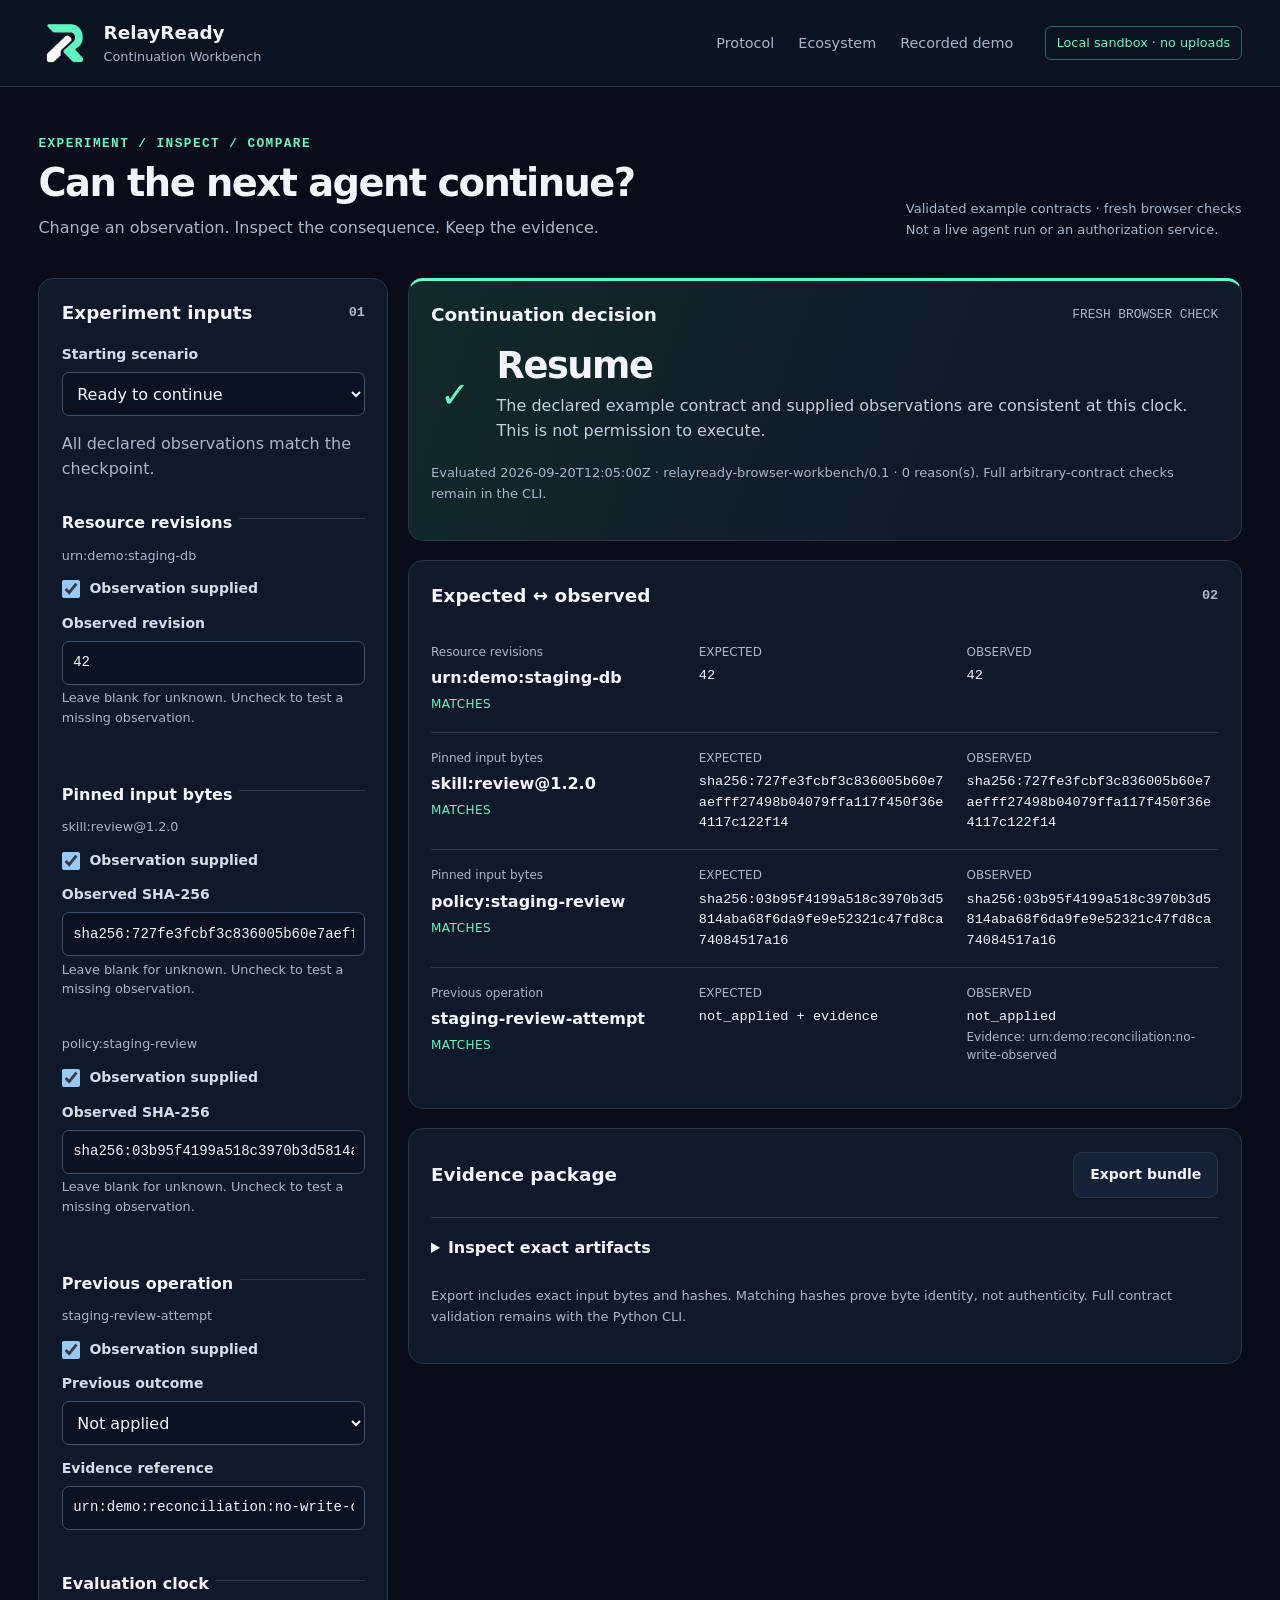
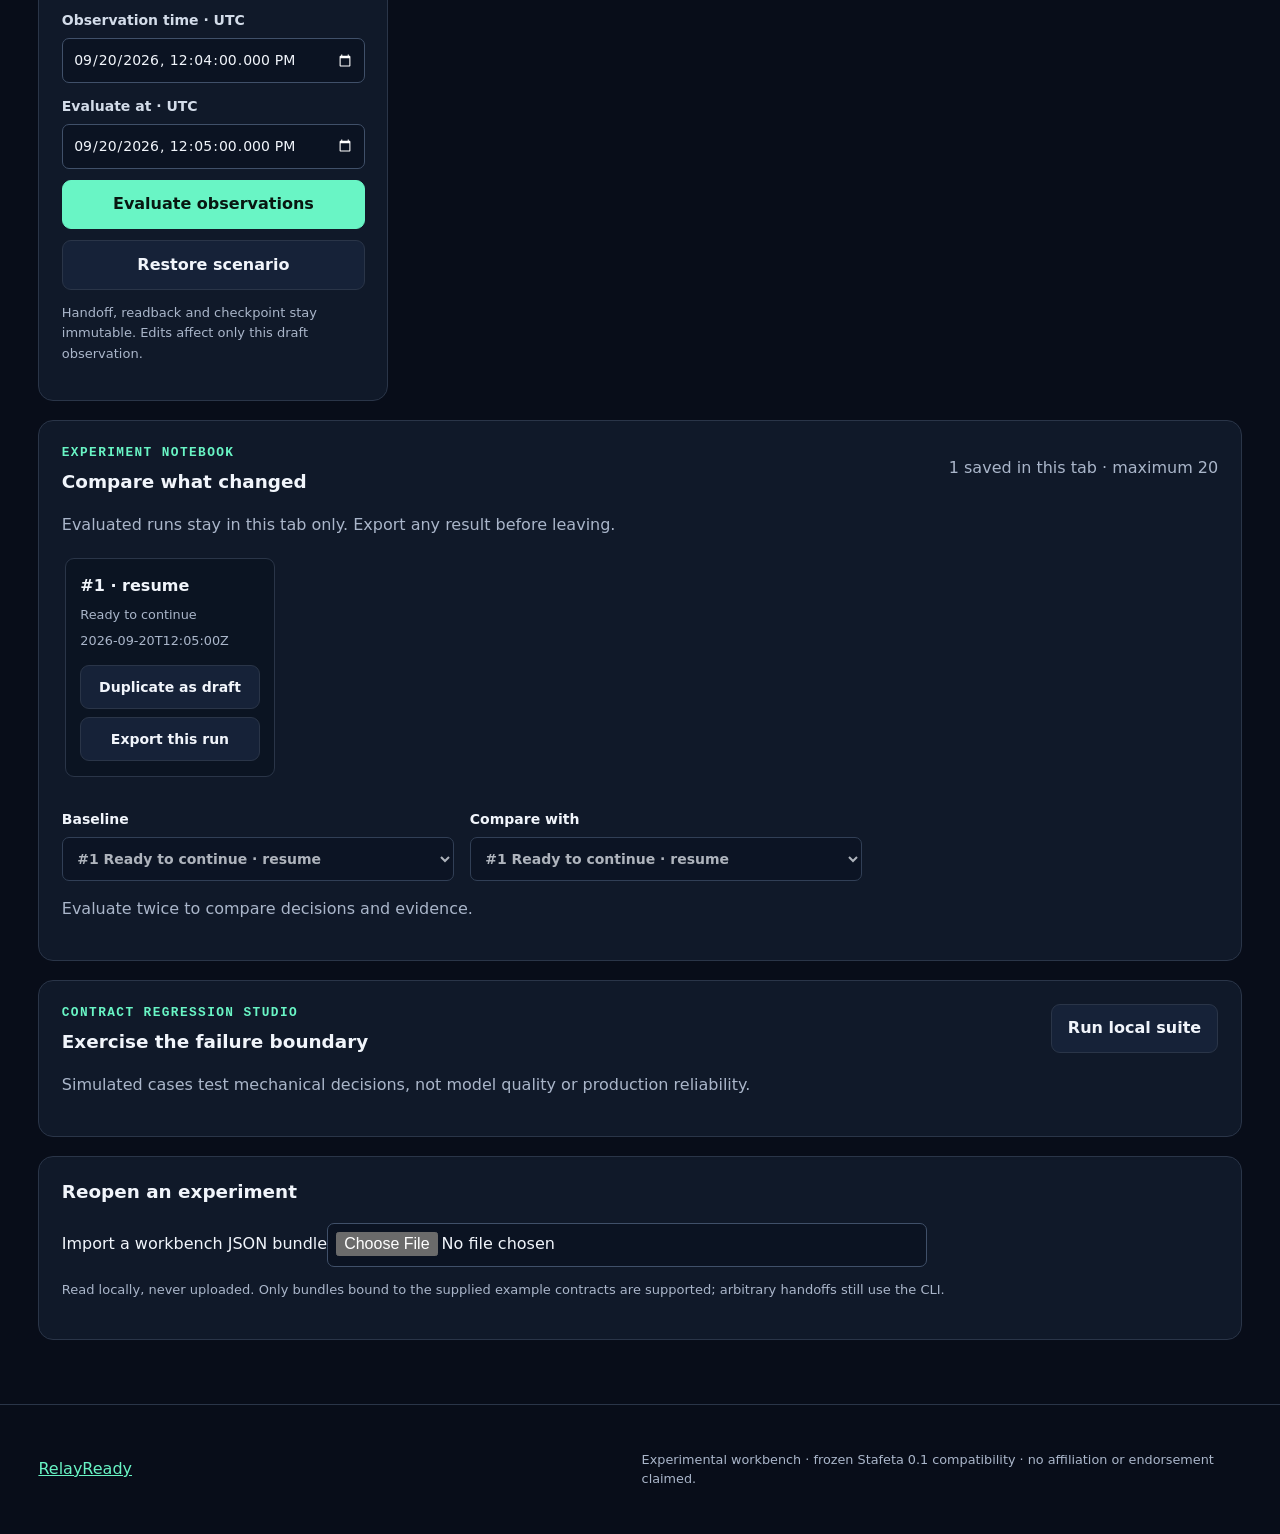
==== out/workbench.html @ d058b5f9 "Import reviewed RelayReady open-source candidate AI-assisted source preparation, reviewed and author" ====
<!doctype html>
<html lang="en">
<head>
<meta charset="utf-8"><meta name="viewport" content="width=device-width,initial-scale=1">
<title>RelayReady — Continuation Workbench</title>
<meta name="description" content="Edit agent handoff observations, compare continuation decisions and export reproducible local experiments.">
<link rel="icon" href="relayready-logo.png" type="image/png"><link rel="stylesheet" href="workbench.css"><script src="workbench.js" type="module"></script>
</head>
<body>
<a class="skip" href="#workspace">Skip to workbench</a>
<header class="app-header"><a class="brand" href="index.html"><img src="relayready-logo.png" alt="" width="54" height="54"><span>RelayReady<small>Continuation Workbench</small></span></a><nav aria-label="Product"><a href="index.html#protocol">Protocol</a><a href="index.html#ecosystem">Ecosystem</a><a href="index.html#relay-lab">Recorded demo</a></nav><span class="local-badge">Local sandbox · no uploads</span></header>
<main id="workspace">
<section class="workbench-intro"><div><p class="eyebrow">EXPERIMENT / INSPECT / COMPARE</p><h1>Can the next agent continue?</h1><p>Change an observation. Inspect the consequence. Keep the evidence.</p></div><p class="scope-note">Validated example contracts · fresh browser checks<br>Not a live agent run or an authorization service.</p></section>
<div class="workspace-grid">
<aside class="control-panel panel" aria-labelledby="inputs-title"><div class="panel-heading"><h2 id="inputs-title">Experiment inputs</h2><span class="step-tag">01</span></div><label for="template">Starting scenario</label><select id="template" disabled><option>Loading examples…</option></select><p id="templateSummary" class="muted"></p><form id="experimentForm"><div id="observationFields"></div><fieldset><legend>Evaluation clock</legend><label for="observedAt">Observation time · UTC</label><input id="observedAt" type="datetime-local" step="0.001" required><label for="evaluatedAt">Evaluate at · UTC</label><input id="evaluatedAt" type="datetime-local" step="0.001" required></fieldset><button class="primary" id="evaluate" type="submit" disabled>Evaluate observations</button><button class="secondary" id="reset" type="button" disabled>Restore scenario</button></form><p class="scope-note">Handoff, readback and checkpoint stay immutable. Edits affect only this draft observation.</p></aside>
<section class="results-column" aria-label="Experiment results">
<section class="decision-panel panel" aria-labelledby="decisionHeading"><div class="panel-heading"><h2 id="decisionHeading">Continuation decision</h2><span id="resultState" class="state-label">READY</span></div><div class="decision-line"><span id="decisionMark" aria-hidden="true">—</span><div><h3 id="decision">Load a scenario</h3><p id="decisionSummary">Preparing the supplied example contracts.</p></div></div><div id="reasonList"></div><p id="resultMeta" class="scope-note"></p></section>
<section class="panel evidence-panel" aria-labelledby="evidenceHeading"><div class="panel-heading"><h2 id="evidenceHeading">Expected ↔ observed</h2><span class="step-tag">02</span></div><div id="evidenceRows" class="evidence-rows"><p class="muted">Your evidence comparison will appear here.</p></div></section>
<section class="panel" aria-labelledby="artifactsHeading"><div class="panel-heading"><h2 id="artifactsHeading">Evidence package</h2><button id="exportBundle" class="small-button" disabled>Export bundle</button></div><details><summary>Inspect exact artifacts</summary><label for="artifactChoice" class="sr-only">Artifact</label><select id="artifactChoice"><option value="handoff">Handoff</option><option value="readback">Readback</option><option value="checkpoint">Checkpoint</option><option value="observation">Observation</option><option value="assessment">Browser assessment</option></select><pre id="artifactText" tabindex="0"></pre></details><p class="scope-note">Export includes exact input bytes and hashes. Matching hashes prove byte identity, not authenticity. Full contract validation remains with the Python CLI.</p></section>
</section></div>
<section class="panel run-studio" aria-labelledby="historyHeading"><div class="panel-heading"><div><p class="eyebrow">EXPERIMENT NOTEBOOK</p><h2 id="historyHeading">Compare what changed</h2></div><span id="runCount" class="muted">No runs yet</span></div><p class="muted">Evaluated runs stay in this tab only. Export any result before leaving.</p><div id="runList" class="run-list"></div><div class="compare-controls"><label>Baseline<select id="baselineRun" disabled></select></label><label>Compare with<select id="candidateRun" disabled></select></label></div><div id="comparison" class="comparison"><p class="muted">Evaluate twice to compare decisions and evidence.</p></div></section>
<section class="panel regression-studio" aria-labelledby="suiteHeading"><div class="panel-heading"><div><p class="eyebrow">CONTRACT REGRESSION STUDIO</p><h2 id="suiteHeading">Exercise the failure boundary</h2></div><button id="runSuite" class="secondary" disabled>Run local suite</button></div><p class="muted">Simulated cases test mechanical decisions, not model quality or production reliability.</p><div id="suiteResults"></div></section>
<section class="panel import-panel" aria-labelledby="importHeading"><div class="panel-heading"><h2 id="importHeading">Reopen an experiment</h2></div><label for="importBundle">Import a workbench JSON bundle</label><input id="importBundle" type="file" accept=".json,application/json"><p class="scope-note">Read locally, never uploaded. Only bundles bound to the supplied example contracts are supported; arbitrary handoffs still use the CLI.</p><p id="importStatus" role="status"></p></section>
<p id="announcement" class="sr-only" role="status" aria-live="polite"></p><p id="fatalError" class="error" role="alert" hidden></p>
</main><footer><a href="index.html">RelayReady</a><p>Experimental workbench · frozen Stafeta 0.1 compatibility · no affiliation or endorsement claimed.</p></footer>
</body></html>
---- out/workbench.css ----
:root{color-scheme:dark;--bg:#080d19;--panel:#101929;--line:#2a3548;--muted:#aab6ca;--mint:#69f5c5;--amber:#ffc077;--red:#ff8495;--white:#f1f5fb;font-family:Inter,ui-sans-serif,system-ui,sans-serif;font-size:16px}
*{box-sizing:border-box}body{margin:0;background:var(--bg);color:var(--white);line-height:1.55}a{color:var(--mint)}button,input,select{font:inherit}button,a,input,select,summary{touch-action:manipulation}:focus-visible{outline:3px solid var(--mint);outline-offset:3px}button{min-height:44px;border:1px solid var(--line);border-radius:9px;padding:.7rem 1rem;font-weight:650;cursor:pointer}button:disabled{opacity:.48;cursor:not-allowed}.primary{background:var(--mint);color:#081711;border-color:var(--mint)}.secondary,.small-button{background:#162238;color:var(--white)}.small-button{font-size:.875rem}.app-header{display:flex;align-items:center;gap:2rem;padding:1rem 3vw;border-bottom:1px solid var(--line);background:#0c1321}.brand{display:flex;align-items:center;gap:.7rem;text-decoration:none;color:var(--white);font-size:1.15rem;font-weight:750;line-height:1.2}.brand small{display:block;color:var(--muted);font-size:.8rem;font-weight:450;margin-top:.3rem}.brand-symbol{color:var(--mint);font-family:monospace;font-weight:750}.brand img{height:54px;width:54px;object-fit:contain}.app-header nav{display:flex;gap:1.5rem;margin-left:auto}.app-header nav a{font-size:.9rem;color:var(--muted);text-decoration:none}.local-badge{border:1px solid #326657;border-radius:6px;padding:.4rem .65rem;font-size:.8rem;color:var(--mint)}main{max-width:1500px;margin:auto;padding:2.5rem 3vw 4rem}.workbench-intro{display:flex;align-items:end;justify-content:space-between;gap:2rem;margin-bottom:1.8rem}.workbench-intro h1{font-size:clamp(1.8rem,3vw,2.75rem);line-height:1.12;letter-spacing:-.04em;margin:.4rem 0 .75rem}.workbench-intro p{margin:.5rem 0;color:var(--muted)}.eyebrow{font:650 .8rem/1.4 ui-monospace,monospace;letter-spacing:.11em;color:var(--mint)!important;margin:0 0 .5rem}.workspace-grid{display:grid;grid-template-columns:minmax(280px,350px) minmax(0,1fr);gap:1.2rem;align-items:start}.panel{background:var(--panel);border:1px solid var(--line);border-radius:15px;padding:1.4rem;min-width:0}.panel-heading{display:flex;align-items:center;justify-content:space-between;gap:1rem;margin-bottom:1.2rem}.panel h2{font-size:1.15rem;line-height:1.3;margin:0}.step-tag{font:600 .85rem ui-monospace,monospace;color:var(--muted)}.control-panel label{display:block;color:#d3dce9;font-size:.875rem;font-weight:600;margin:.8rem 0 .4rem}select,input{max-width:100%;width:100%;background:#0b1322;color:var(--white);border:1px solid #405069;border-radius:7px;min-height:44px;padding:.6rem .65rem}input[type=file]{padding:.5rem}input[type=checkbox]{min-height:auto;width:18px;height:18px;margin:0}.row-label{display:flex!important;align-items:center;gap:.6rem}.control-panel input[type=text]{font-family:ui-monospace,monospace;font-size:.875rem}.control-panel form>button{width:100%;margin-top:.7rem}fieldset{padding:0;border:0;border-top:1px solid var(--line);margin:1.25rem 0 0}legend{font-weight:650;padding:.6rem .4rem 0 0}.field-id{font-size:.8rem;color:var(--muted);overflow-wrap:anywhere;margin:.2rem 0 .8rem}.field-group{padding:.4rem 0 .8rem}.scope-note{color:var(--muted);font-size:.8125rem;line-height:1.6}.muted{color:var(--muted)}.results-column{display:grid;gap:1.2rem;min-width:0}.decision-panel{border-top:3px solid var(--mint);background:linear-gradient(110deg,#122a2a,#101929 65%)}.state-label{font:.8rem ui-monospace,monospace;color:var(--muted)}.decision-line{display:flex;align-items:center;gap:1.1rem;margin:1.2rem 0}.decision-line>span{font-size:2.2rem;color:var(--mint);width:48px;text-align:center;flex-shrink:0}.decision-line h3{font-size:2.3rem;letter-spacing:-.04em;line-height:1.1;margin:0 0 .5rem}.decision-line p{margin:0;color:#c2cfdf}.decision-panel[data-decision=recheck]{border-color:var(--amber)}.decision-panel[data-decision=escalate],.decision-panel[data-decision=error]{border-color:var(--red)}.decision-panel[data-decision=recheck] h3{color:var(--amber)}.decision-panel[data-decision=escalate] h3,.error{color:var(--red)}.decision-panel[data-stale=true]{border-color:var(--amber);background:#191c28}.reason{display:block;margin:.7rem 0;padding:.9rem 1rem;background:#0b1422;border-left:3px solid var(--amber);border-radius:4px;text-decoration:none;color:var(--white)}.reason strong{display:block;font-size:.95rem}.reason span{display:block;color:var(--muted);font-size:.875rem;margin-top:.25rem}.reason code{display:block;color:#99acc7;font-size:.75rem;overflow-wrap:anywhere;margin-top:.45rem}.evidence-row{display:grid;grid-template-columns:minmax(120px,1fr) minmax(0,1fr) minmax(0,1fr);gap:1rem;border-top:1px solid var(--line);padding:1rem 0;scroll-margin-top:1rem}.evidence-row:first-child{border:0}.evidence-row strong,.evidence-row code,.evidence-row small{display:block;overflow-wrap:anywhere}.evidence-row small{font-size:.75rem;color:var(--muted);margin-bottom:.3rem}.evidence-row code{font:500 .85rem/1.5 ui-monospace,monospace}.evidence-row .status{margin-top:.5rem;text-transform:uppercase;letter-spacing:.04em;font-size:.75rem;color:var(--mint)}.evidence-row[data-status=changed] .status,.evidence-row[data-status=missing] .status,.evidence-row[data-status=unknown] .status,.evidence-row[data-status=unverified] .status{color:var(--amber)}.evidence-row[data-status=reconcile] .status,.evidence-row[data-status=unexpected] .status{color:var(--red)}.evidence-row:target{outline:2px solid var(--mint);outline-offset:5px}details{border-top:1px solid var(--line);padding-top:.8rem}summary{cursor:pointer;font-weight:600;padding:.3rem 0 .8rem}pre{white-space:pre-wrap;overflow-wrap:anywhere;max-height:400px;overflow:auto;padding:1rem;background:#080f1c;border-radius:8px;font:.85rem/1.65 ui-monospace,monospace}details select{max-width:260px}.run-studio,.regression-studio,.import-panel{margin-top:1.2rem}.run-list{display:flex;gap:.7rem;overflow:auto;padding:.3rem .2rem 1rem}.run-card{flex:0 0 210px;background:#0b1422;border:1px solid var(--line);border-radius:9px;padding:.9rem}.run-card strong,.run-card small{display:block}.run-card small{font-size:.8rem;color:var(--muted);margin:.4rem 0}.run-card button{margin-top:.5rem;width:100%;padding:.4rem;font-size:.875rem}.compare-controls{display:grid;grid-template-columns:1fr 1fr;gap:1rem;max-width:800px;margin:1rem 0}.compare-controls label{font-size:.875rem;font-weight:600}.compare-controls select{margin-top:.4rem}.diff-row{display:grid;grid-template-columns:1.2fr 1fr 1fr;gap:1rem;padding:.8rem 0;border-top:1px solid var(--line);overflow-wrap:anywhere;font-size:.875rem}.diff-row code{overflow-wrap:anywhere}.diff-row del{color:#ffb2bb;text-decoration:none}.diff-row ins{color:var(--mint);text-decoration:none}.suite-grid{display:grid;grid-template-columns:1fr 1fr;gap:.65rem}.suite-case{display:flex;align-items:start;justify-content:space-between;gap:1rem;background:#0b1422;border:1px solid var(--line);border-radius:8px;padding:.85rem}.suite-case strong{display:block;font-size:.95rem}.suite-case small{display:block;color:var(--muted);font-size:.8rem}.suite-pass{color:var(--mint);font-weight:700}.suite-fail{color:var(--red);font-weight:700}.import-panel input{max-width:600px}footer{border-top:1px solid var(--line);display:flex;gap:2rem;align-items:center;justify-content:space-between;padding:2rem 3vw}footer p{font-size:.8rem;color:var(--muted);max-width:600px}.sr-only{position:absolute;width:1px;height:1px;padding:0;margin:-1px;overflow:hidden;clip:rect(0,0,0,0);white-space:nowrap;border:0}.skip{position:absolute;top:-5rem;left:1rem;padding:.6rem;background:var(--mint);color:#081711;z-index:20}.skip:focus{top:1rem}
@media(max-width:1050px){.local-badge{display:none}.workbench-intro{display:block}.workbench-intro>.scope-note{margin-top:1rem}.workspace-grid{grid-template-columns:300px minmax(0,1fr)}.evidence-row{grid-template-columns:1fr 1fr}.evidence-row>div:first-child{grid-column:1/-1}}
@media(max-width:760px){.app-header{align-items:start;flex-direction:column;gap:1rem}.app-header nav{margin:0;gap:1rem;flex-wrap:wrap}.workspace-grid{grid-template-columns:1fr}main{padding:1.5rem 1rem 3rem}.panel{padding:1.1rem}.control-panel{position:static}.control-panel fieldset{margin-top:.8rem}.workbench-intro h1{font-size:2rem}.panel-heading{flex-wrap:wrap}.suite-grid{grid-template-columns:1fr}.compare-controls{grid-template-columns:1fr}.diff-row{grid-template-columns:1fr}.decision-line h3{font-size:2rem}.decision-line{align-items:start}.decision-line>span{width:30px;font-size:1.7rem}footer{display:block;padding:1.5rem 1rem}.scope-note{font-size:.8125rem}.evidence-row{gap:.7rem}.run-card{flex-basis:190px}}
@media(prefers-reduced-motion:reduce){*{scroll-behavior:auto!important;animation:none!important;transition:none!important}}
fieldset{min-inline-size:0}input[type=datetime-local]{min-width:0;font-size:.875rem}
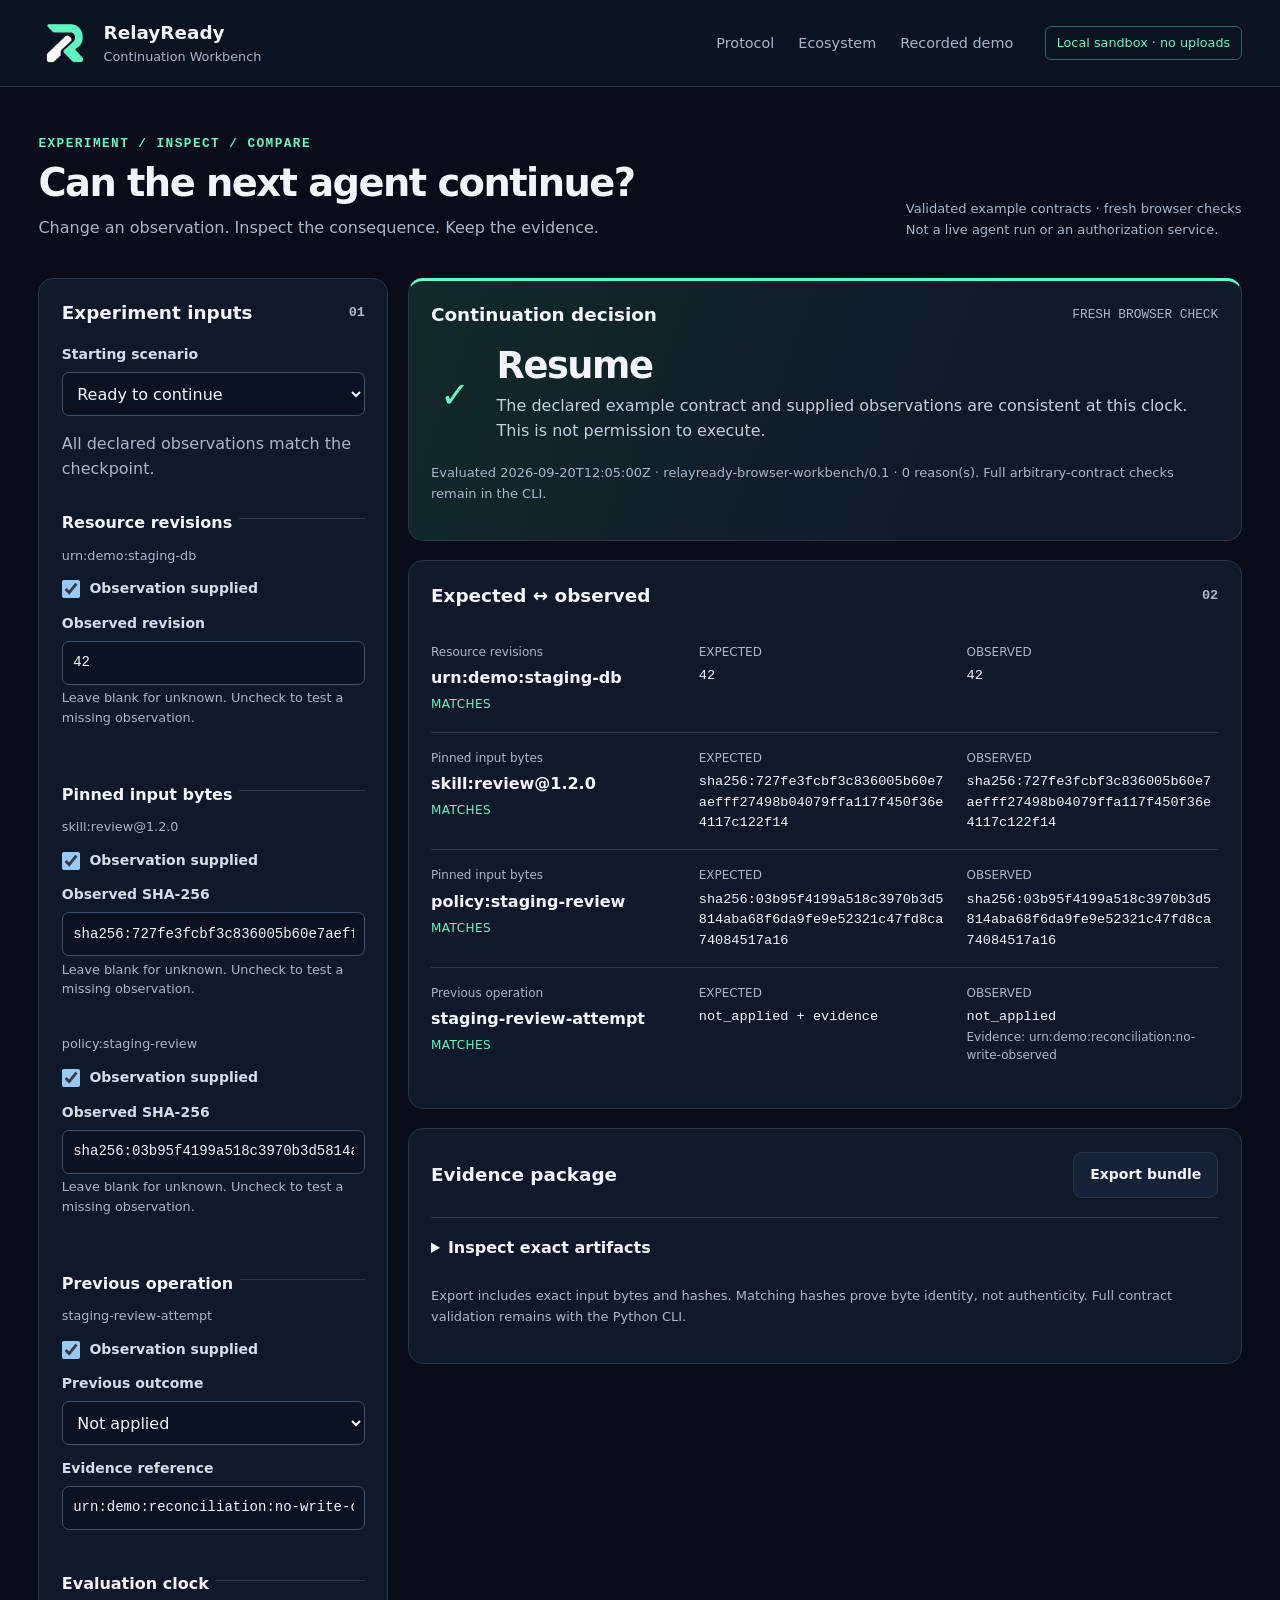
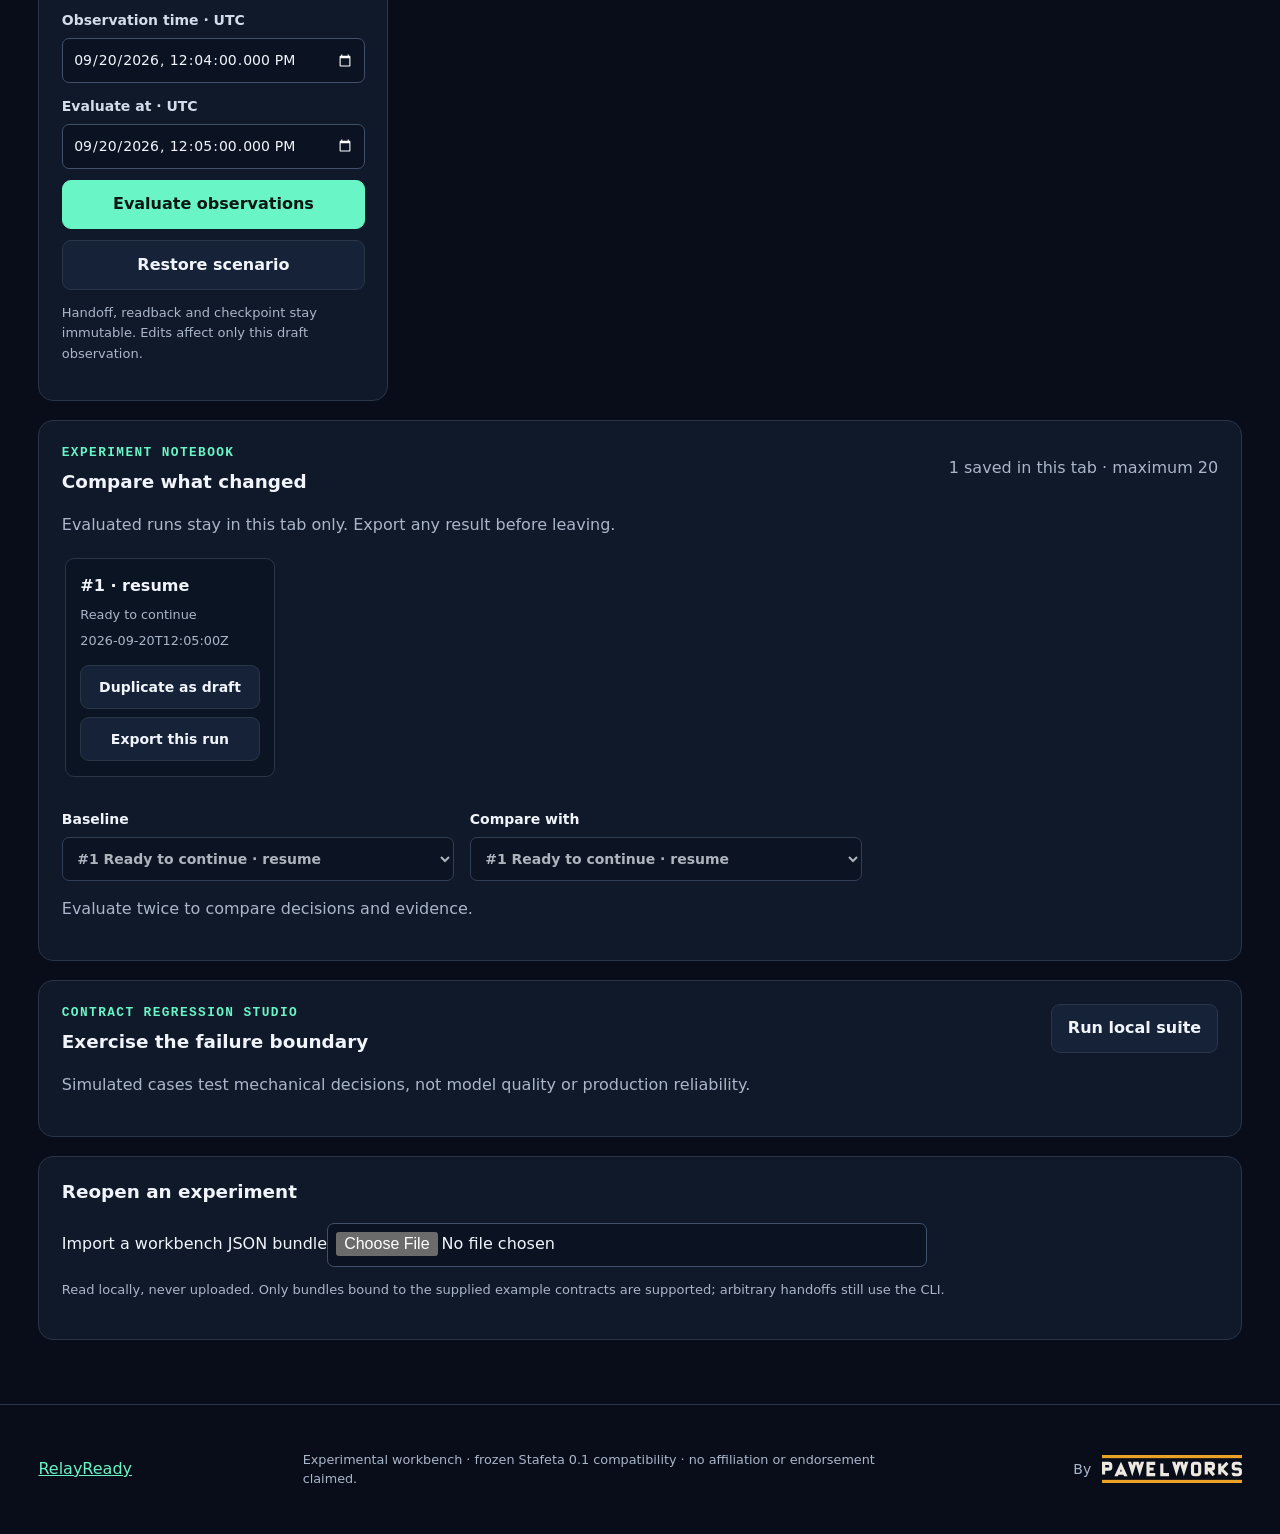
==== commit f250a60c: "site: publish owner-supplied PAWELWORKS footer credit Import only the already-deployed static logo c" ====
--- a/out/workbench.html
+++ b/out/workbench.html
@@ -22,5 +22,5 @@
 <section class="panel regression-studio" aria-labelledby="suiteHeading"><div class="panel-heading"><div><p class="eyebrow">CONTRACT REGRESSION STUDIO</p><h2 id="suiteHeading">Exercise the failure boundary</h2></div><button id="runSuite" class="secondary" disabled>Run local suite</button></div><p class="muted">Simulated cases test mechanical decisions, not model quality or production reliability.</p><div id="suiteResults"></div></section>
 <section class="panel import-panel" aria-labelledby="importHeading"><div class="panel-heading"><h2 id="importHeading">Reopen an experiment</h2></div><label for="importBundle">Import a workbench JSON bundle</label><input id="importBundle" type="file" accept=".json,application/json"><p class="scope-note">Read locally, never uploaded. Only bundles bound to the supplied example contracts are supported; arbitrary handoffs still use the CLI.</p><p id="importStatus" role="status"></p></section>
 <p id="announcement" class="sr-only" role="status" aria-live="polite"></p><p id="fatalError" class="error" role="alert" hidden></p>
-</main><footer><a href="index.html">RelayReady</a><p>Experimental workbench · frozen Stafeta 0.1 compatibility · no affiliation or endorsement claimed.</p></footer>
+</main><footer><a href="index.html">RelayReady</a><p>Experimental workbench · frozen Stafeta 0.1 compatibility · no affiliation or endorsement claimed.</p><span class="maker-credit">By <img src="pawelworks-logo.svg" alt="PAWELWORKS" width="140" height="28"></span></footer>
 </body></html>
--- a/out/workbench.css
+++ b/out/workbench.css
@@ -4,3 +4,6 @@
 @media(max-width:760px){.app-header{align-items:start;flex-direction:column;gap:1rem}.app-header nav{margin:0;gap:1rem;flex-wrap:wrap}.workspace-grid{grid-template-columns:1fr}main{padding:1.5rem 1rem 3rem}.panel{padding:1.1rem}.control-panel{position:static}.control-panel fieldset{margin-top:.8rem}.workbench-intro h1{font-size:2rem}.panel-heading{flex-wrap:wrap}.suite-grid{grid-template-columns:1fr}.compare-controls{grid-template-columns:1fr}.diff-row{grid-template-columns:1fr}.decision-line h3{font-size:2rem}.decision-line{align-items:start}.decision-line>span{width:30px;font-size:1.7rem}footer{display:block;padding:1.5rem 1rem}.scope-note{font-size:.8125rem}.evidence-row{gap:.7rem}.run-card{flex-basis:190px}}
 @media(prefers-reduced-motion:reduce){*{scroll-behavior:auto!important;animation:none!important;transition:none!important}}
 fieldset{min-inline-size:0}input[type=datetime-local]{min-width:0;font-size:.875rem}
+.maker-credit{display:flex;align-items:center;gap:.65rem;color:var(--muted);font-size:.875rem;white-space:nowrap;flex:none}
+.maker-credit img{display:block;width:140px;height:auto;flex:none}
+@media(max-width:760px){.maker-credit{margin-top:1.25rem}}
